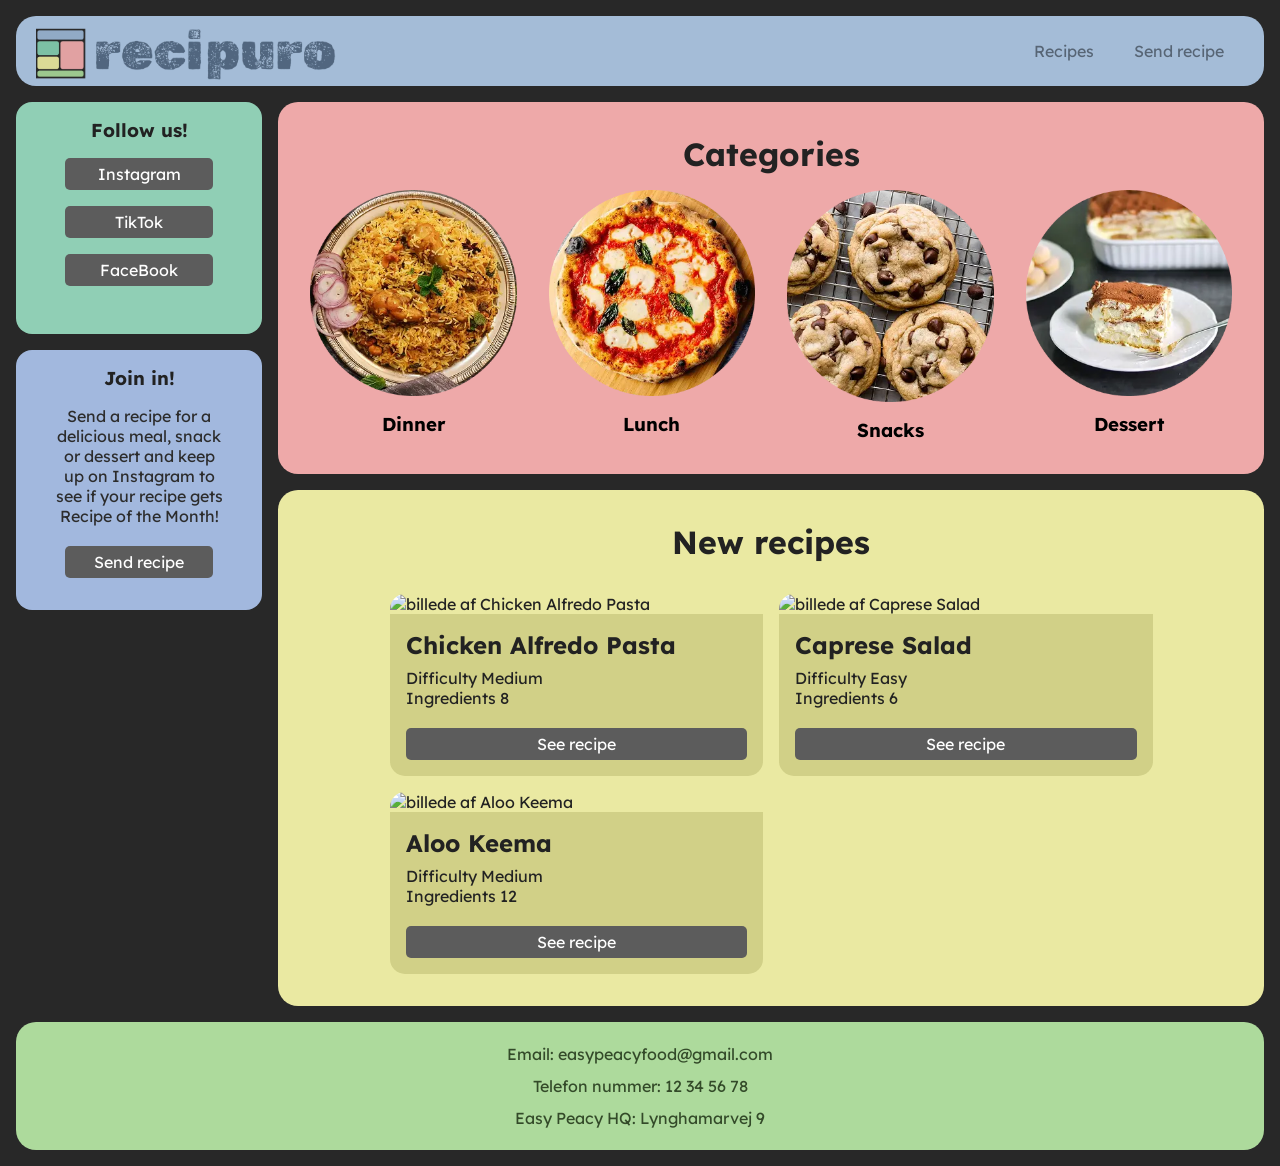
==== index.html @ 6bb035f8 "recipuro done dusted" ====
<!DOCTYPE html>
<html lang="da">

<head>
    <meta charset="UTF-8">
    <meta name="viewport" content="width=device-width, initial-scale=1.0">
    <title>Recipuro</title>

    <link rel="stylesheet" href="css/global.css">
    <link rel="stylesheet" href="css/index.css">

    <link rel="icon" type="image/png" sizes="32x32" href="img-vid/recipuro-favicon.webp">

    <script src="js/menu.js" defer></script>
    <script src="js/slideshow.js" defer></script>
    <script src="js/kategorier.js" defer></script>


    <link href="https://fonts.googleapis.com/css2?family=Lexend:wght@100..900&display=swap" rel="stylesheet">


</head>

<body>
    <header>
        <div class="logo">
            <a href="index.html">
                <img src="img-vid/recipurologo.webp" alt="Logo">
            </a>
        </div>
        <nav>
            <ul class="menu">
                <li><a href="opskrifter.html">Recipes</a></li>
                <li><a>Send recipe</a></li>
            </ul>
            <button class="burger">
                <span class="line"></span>
                <span class="line"></span>
                <span class="line"></span>
            </button>
        </nav>
    </header>
    <main>
        <div id="main-box">
            <div class="sidepanel">
                <div class="spSection2">
                    <h3>Follow us!</h3>
                    <button class="greenBtn button">Instagram</button>
                    <button class="greenBtn button">TikTok</button>
                    <button class="greenBtn button">FaceBook</button>
                </div>
                <div class="spSection3">
                    <h3>Join in!</h3>
                    <p class="indsendInfo">Send a recipe for a delicious meal, snack or dessert and keep up on Instagram
                        to see if your recipe gets Recipe of the Month!
                    </p>
                    <br>
                    <a class="blueBtn button">Send recipe</a>
                </div>
            </div>
            <div class="sections">
                <div class="kategorierSection">
                    <h1>Categories</h1>
                    <div class="kategorierBox">

                    </div>
                </div>
                <div class="nyeOpskrifterSection">
                    <h1>New recipes</h1>
                    <div class="opskrifterBox">
                        <div class="noCard">
                            <img src="https://cdn.dummyjson.com/recipe-images/4.webp"
                                alt="billede af Chicken Alfredo Pasta">
                            <div class="noCard-info">
                                <h2>Chicken Alfredo Pasta</h2>
                                <p>Difficulty Medium</p>
                                <p>Ingredients 8</p>
                                <br>
                                <a href="enkeltopskrift.html?recipeId=4" class="orangeBtn button">See recipe</a>
                            </div>
                        </div>
                        <div class="noCard">
                            <img src="https://cdn.dummyjson.com/recipe-images/9.webp" alt="billede af Caprese Salad">
                            <div class="noCard-info">
                                <h2>Caprese Salad</h2>
                                <p>Difficulty Easy</p>
                                <p>Ingredients 6</p>
                                <br>
                                <a href="enkeltopskrift.html?recipeId=9" class="orangeBtn button">See recipe</a>
                            </div>
                        </div>
                        <div class="noCard">
                            <img src="https://cdn.dummyjson.com/recipe-images/13.webp" alt="billede af Aloo Keema">
                            <div class="noCard-info">
                                <h2>Aloo Keema</h2>
                                <p>Difficulty Medium</p>
                                <p>Ingredients 12</p>
                                <br>
                                <a href="enkeltopskrift.html?recipeId=13" class="orangeBtn button">See recipe</a>
                            </div>
                        </div>
                    </div>
                </div>
            </div>
        </div>
    </main>
    <footer>
        <div class="footerInfo-box">
            <p>Email: easypeacyfood@gmail.com</p>
            <p>Telefon nummer: 12 34 56 78</p>
            <p>Easy Peacy HQ: Lynghamarvej 9</p>
        </div>
    </footer>
</body>

</html>
---- css/global.css ----
/*************** Reset *********************/
* {
  margin: 0;
  padding: 0;
  box-sizing: border-box;
}

img {
  width: 100%;
  height: auto;
  display: block;
}

/************ menu + burger menu **********/
header {
  top: 0;
  display: flex;
  justify-content: space-between;
  align-items: center;
  padding: 20px;
  height: 70px;
  background-color: #a4bcd7;
  border-radius: 20px;
}

.logo img {
  width: 300px;
  height: auto;
  border-radius: 0;
}

.menu {
  display: flex;
  list-style: none;
  margin: 0;
  padding: 0;
}

.menu a {
  display: block;
  padding-block: 1rem;
  padding-right: 20px;
  padding-left: 20px;
  color: #576575;
  text-decoration: none;
  transition: color 0.3s;
  text-align: end;
}

.menu a:hover {
  color: #39434e;
  text-decoration: none;
}

.burger {
  width: 30px;
  height: 20px;
  cursor: pointer;
}

.burger .line {
  display: block;
  width: 100%;
  height: 2px;
  background-color: #74879d;
  margin-bottom: 5px;
  transition: 0.2s linear;
}

.burger {
  display: none;
}

@media screen and (max-width: 800px) {
  .menu {
    display: none;
  }

  .menu a {
    color: #325931;
  }
  .menu a:hover {
    color: #1d2c1d;
    text-decoration: none;
  }
  .burger {
    display: block;
    background-color: transparent;
    border: 0;
  }
  .burger.active .line:nth-child(1) {
    transform: rotate(45deg) translate(5px, 5px);
    transition: 0.2s linear;
  }

  .burger.active .line:nth-child(2) {
    opacity: 0;
    transition: 0.15s linear;
  }

  .burger.active .line:nth-child(3) {
    transform: rotate(-45deg) translate(5px, -5px);
    transition: 0.2s linear;
  }

  nav.active .menu {
    display: block;
    background-color: #adcd94;
    position: absolute;
    top: 85px;
    left: 0;
    width: 94%;
    box-shadow: 0 10px 10px #0000001a;
    margin: 1rem;
    border-radius: 20px;
    z-index: 10;
  }
}

/************ body **********/
body {
  background-color: #282828;
  font-family: "Lexend", sans-serif;
  padding: 1rem;
  font-weight: 400;
  font-style: normal;
  cursor: pointer;
  color: #222222;
}

html {
  scrollbar-color: #fff #282828;
}
/************ billeder ************/
/* img {
  filter: grayscale(50%);
}

img:hover {
  filter: grayscale(0%);
} */
/************ knapper **********/
.button {
  font-family: "Lexend", sans-serif;
  font-weight: 400;
  font-size: 1rem;
  display: inline-block;
  padding-block: 6px;
  width: 60%;
  border: none;
  border-radius: 5px;
  text-decoration: none;
  background-color: #5c5c5c;
  color: #fff;
}

.redBtn:hover {
  background-color: #efc8bf;
  color: #fff;
}

.yellowBtn:hover {
  background-color: #c5c37c;
  color: #fff;
}

.greenBtn:hover {
  background-color: #568a74;
  color: #fff;
}

.blueBtn:hover {
  background-color: #5b6f91;
  color: #fff;
}

/************ footer **********/
.footerInfo-box {
  background-color: #adda9c;
  border-radius: 20px;
  color: #334a29;
  padding: 1rem;
  font-size: 1rem;
  margin-top: 1rem;
  align-items: center;
  line-height: 2rem;
  text-align: center;
}
---- css/index.css ----
/****** main-box + children ******/
#main-box {
  display: grid;
  grid-template-columns: 1fr 4fr;
  gap: 1rem;
}

/****** sidepanel + children ******/
.sidepanel {
  text-align: center;
  padding-top: 1rem;
  position: sticky;
  top: 0;
  align-self: start;
  z-index: 1;
}

.spSection2 {
  background-color: #90cfb5;
  padding-bottom: 2rem;
  border-radius: 1rem;
}

.spSection2 h3 {
  padding-top: 1rem;
  margin-bottom: 1rem;
}

.spSection2 button {
  margin-bottom: 1rem;
}

.spSection3 {
  padding-bottom: 2rem;
  background-color: #a2b8de;
  border-radius: 1rem;
  margin-top: 1rem;
}

.spSection3 h3 {
  padding-top: 1rem;
}

.indsendInfo {
  padding: 2rem;
  padding-top: 1rem;
  padding-bottom: 0;
  text-wrap: balance;
  color: #2c2c2c;
}
/****** sections + children ******/
.nyeOpskrifterSection {
  background-color: #eae9a2;
  padding: 1rem;
  padding-top: 2rem;
  padding-bottom: 2rem;
  margin-top: 1rem;
  border-radius: 20px;
}

.nyeOpskrifterSection h1 {
  text-align: center;
  padding-bottom: 1rem;
}

.opskrifterBox {
  display: grid;
  grid-template-columns: repeat(auto-fit, minmax(250px, 1fr));
  gap: 1rem;
  width: 80%;
  margin: auto;
  margin-top: 1rem;
}

.noCard img {
  border-top-left-radius: 15px;
  border-top-right-radius: 15px;
}

.noCard h2 {
  font-size: 1.5rem;
  padding-bottom: 0.5rem;
}

.noCard-info {
  background-color: #d1d087;
  padding-bottom: 3rem;
  border-bottom-right-radius: 15px;
  border-bottom-left-radius: 15px;
  padding: 1rem;
}

.noCard-info a {
  text-align: center;
  width: 100%;
}

.noCard-info:hover a {
  background-color: #8d8c58;
}

.kategorierSection {
  background-color: #eea9a9;
  padding-top: 2rem;
  padding-bottom: 2rem;
  margin-top: 1rem;
  border-radius: 20px;
}

.kategorierSection h1 {
  text-align: center;
  padding-bottom: 1rem;
}

.kategorierBox {
  display: grid;
  grid-template-columns: repeat(4, 1fr);
  gap: 2rem;
  text-align: center;
  padding-left: 2rem;
  padding-right: 2rem;
  overflow-x: auto;
}

.kategori {
  text-decoration: none;
}

.kategori h3 {
  padding-top: 1rem;
  color: #000;
}

.omOsSection {
  padding-top: 2rem;
  padding-bottom: 2rem;
}

.omOsSection h1 {
  text-align: center;
  padding-bottom: 1rem;
}

.omOsBox {
  display: grid;
  grid-template-columns: 1fr 1fr;
  max-width: 900px;
  margin: auto;
}

.omOsBox img {
  width: 100%;
  border-radius: 15px;
  object-fit: cover;
}

@media screen and (max-width: 800px) {
  #main-box {
    grid-template-columns: 1fr;
    gap: 20px;
  }

  .spSection1 {
    display: none;
  }

  .sidepanel {
    text-align: center;
    position: static;
    top: 0;
  }

  /***/

  .kategorierSection h1 {
    text-align: center;
    padding-bottom: 1rem;
  }

  .kategorierBox {
    display: grid;
    grid-template-columns: repeat(2, 1fr);
    text-align: center;
    padding-left: 1rem;
    padding-right: 1rem;
    width: 80%;
    margin: auto;
  }

  .opskrifterBox {
    display: grid;
    grid-template-columns: repeat(auto-fit, minmax(180px, 1fr));
    gap: 1rem;
    width: 80%;
    margin: auto;
    margin-top: 1rem;
    overflow-x: auto;
  }

  .bmInfoBox {
    display: grid;
    grid-template-columns: 1fr;
  }

  .bminfo {
    text-align: center;
    text-wrap: balance;
    padding: 1rem 2rem 2rem;
    margin: 0;
  }

  img {
    filter: grayscale(0%);
  }

  .noCard-info {
    background-color: #d1d087;
  }

  .noCard-info a {
    background-color: #a6a569;
  }
}
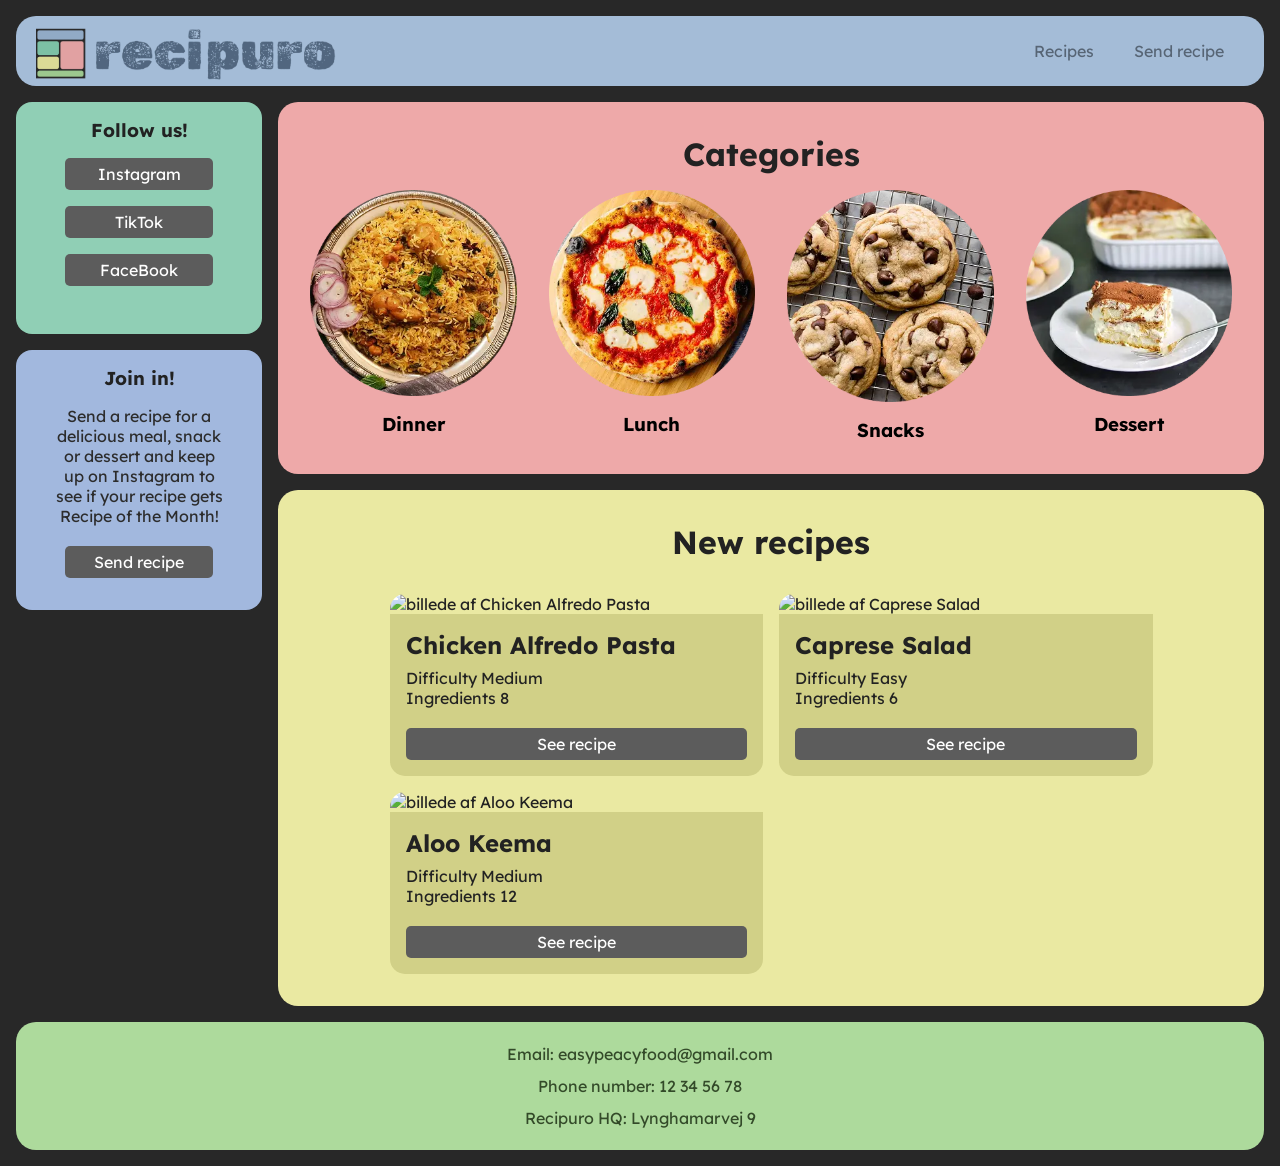
==== commit f5e30e7e: "englishuh done" ====
--- a/index.html
+++ b/index.html
@@ -107,8 +107,8 @@
     <footer>
         <div class="footerInfo-box">
             <p>Email: easypeacyfood@gmail.com</p>
-            <p>Telefon nummer: 12 34 56 78</p>
-            <p>Easy Peacy HQ: Lynghamarvej 9</p>
+            <p>Phone number: 12 34 56 78</p>
+            <p>Recipuro HQ: Lynghamarvej 9</p>
         </div>
     </footer>
 </body>
--- a/css/global.css
+++ b/css/global.css
@@ -131,14 +131,7 @@
 html {
   scrollbar-color: #fff #282828;
 }
-/************ billeder ************/
-/* img {
-  filter: grayscale(50%);
-}
 
-img:hover {
-  filter: grayscale(0%);
-} */
 /************ knapper **********/
 .button {
   font-family: "Lexend", sans-serif;
